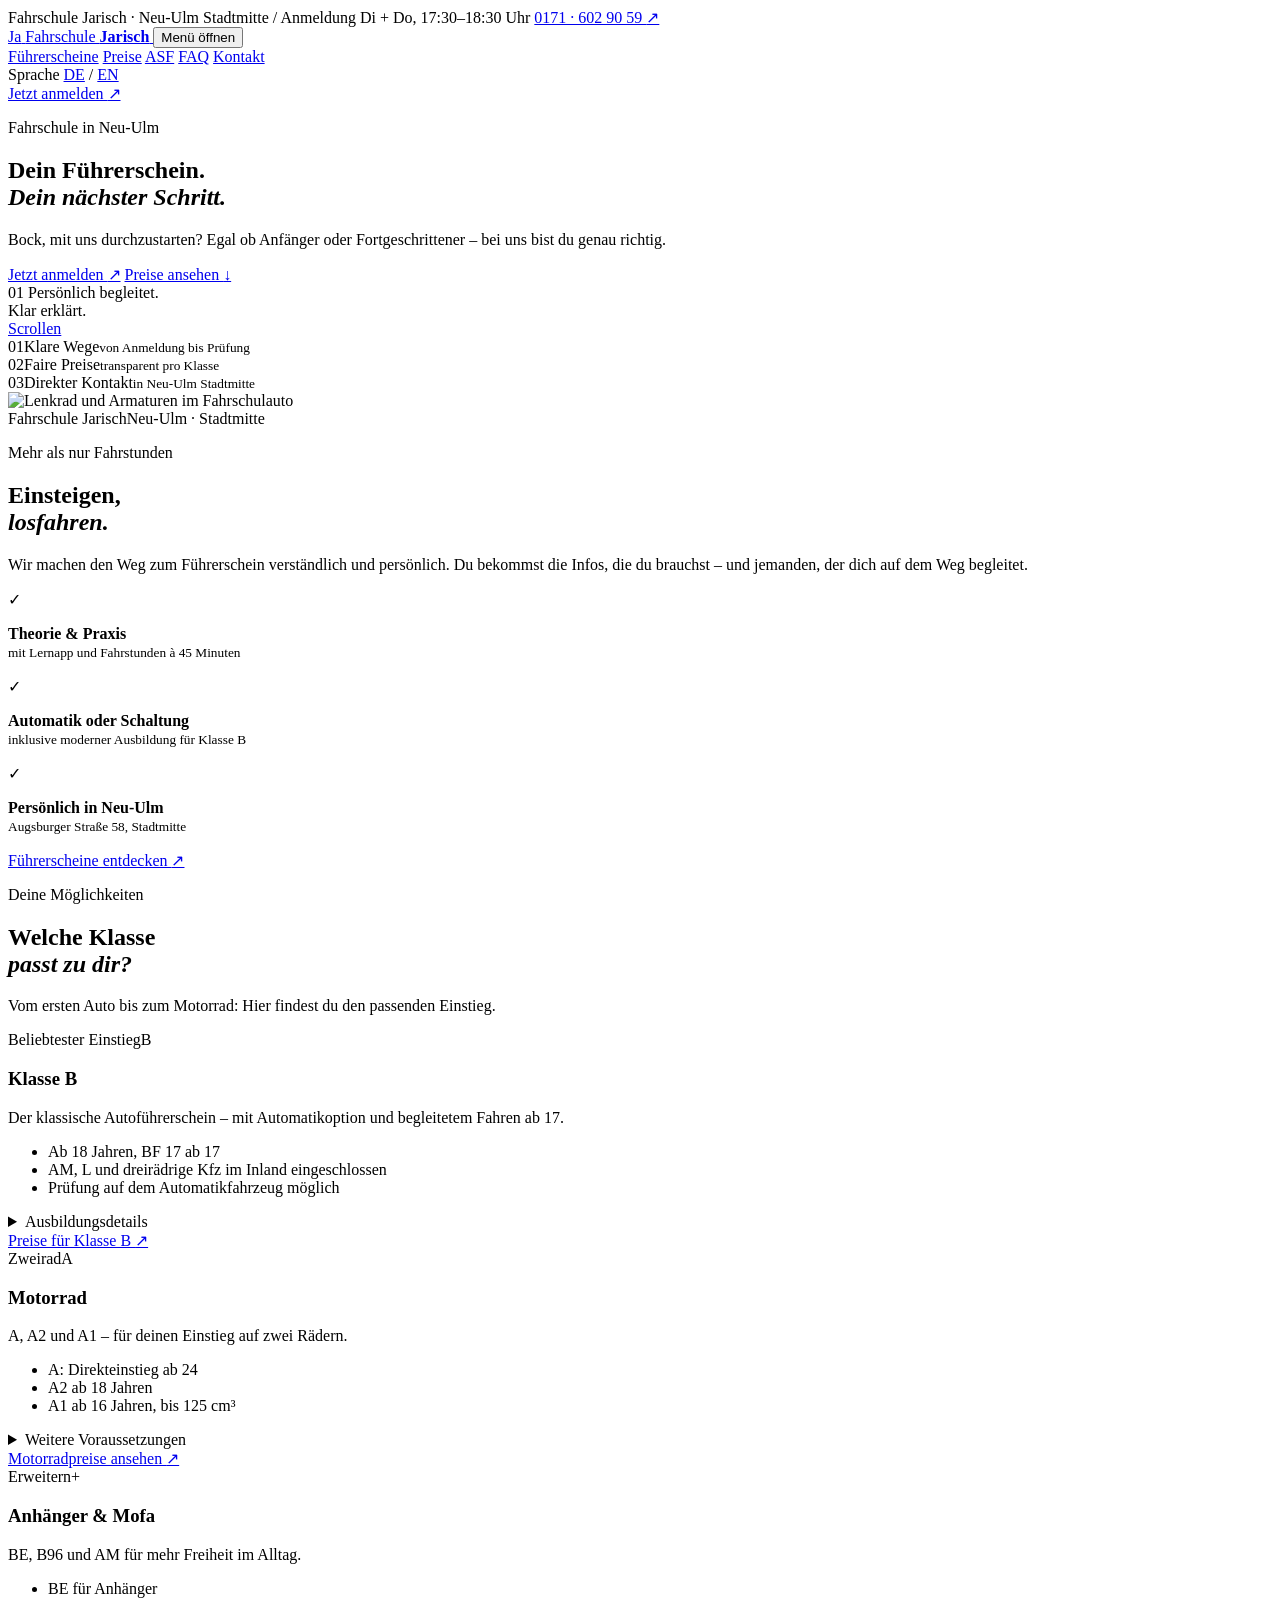
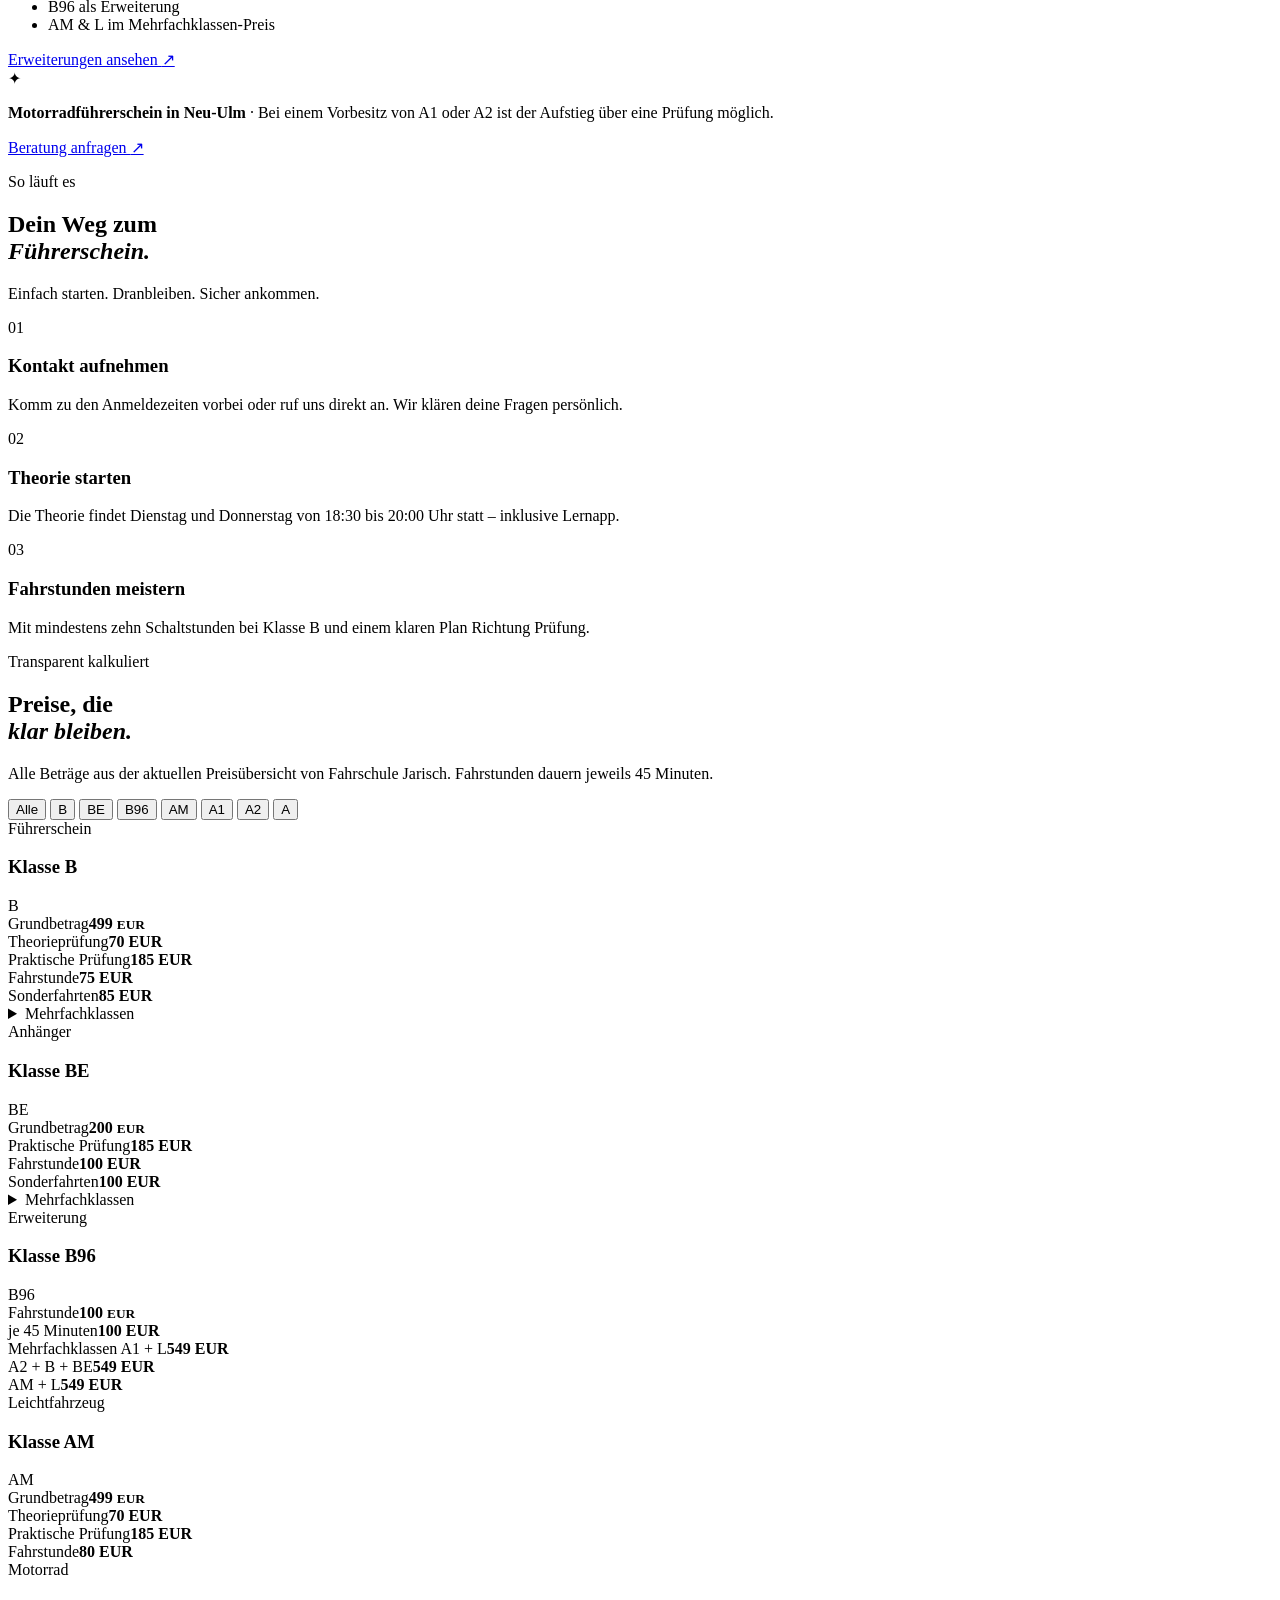
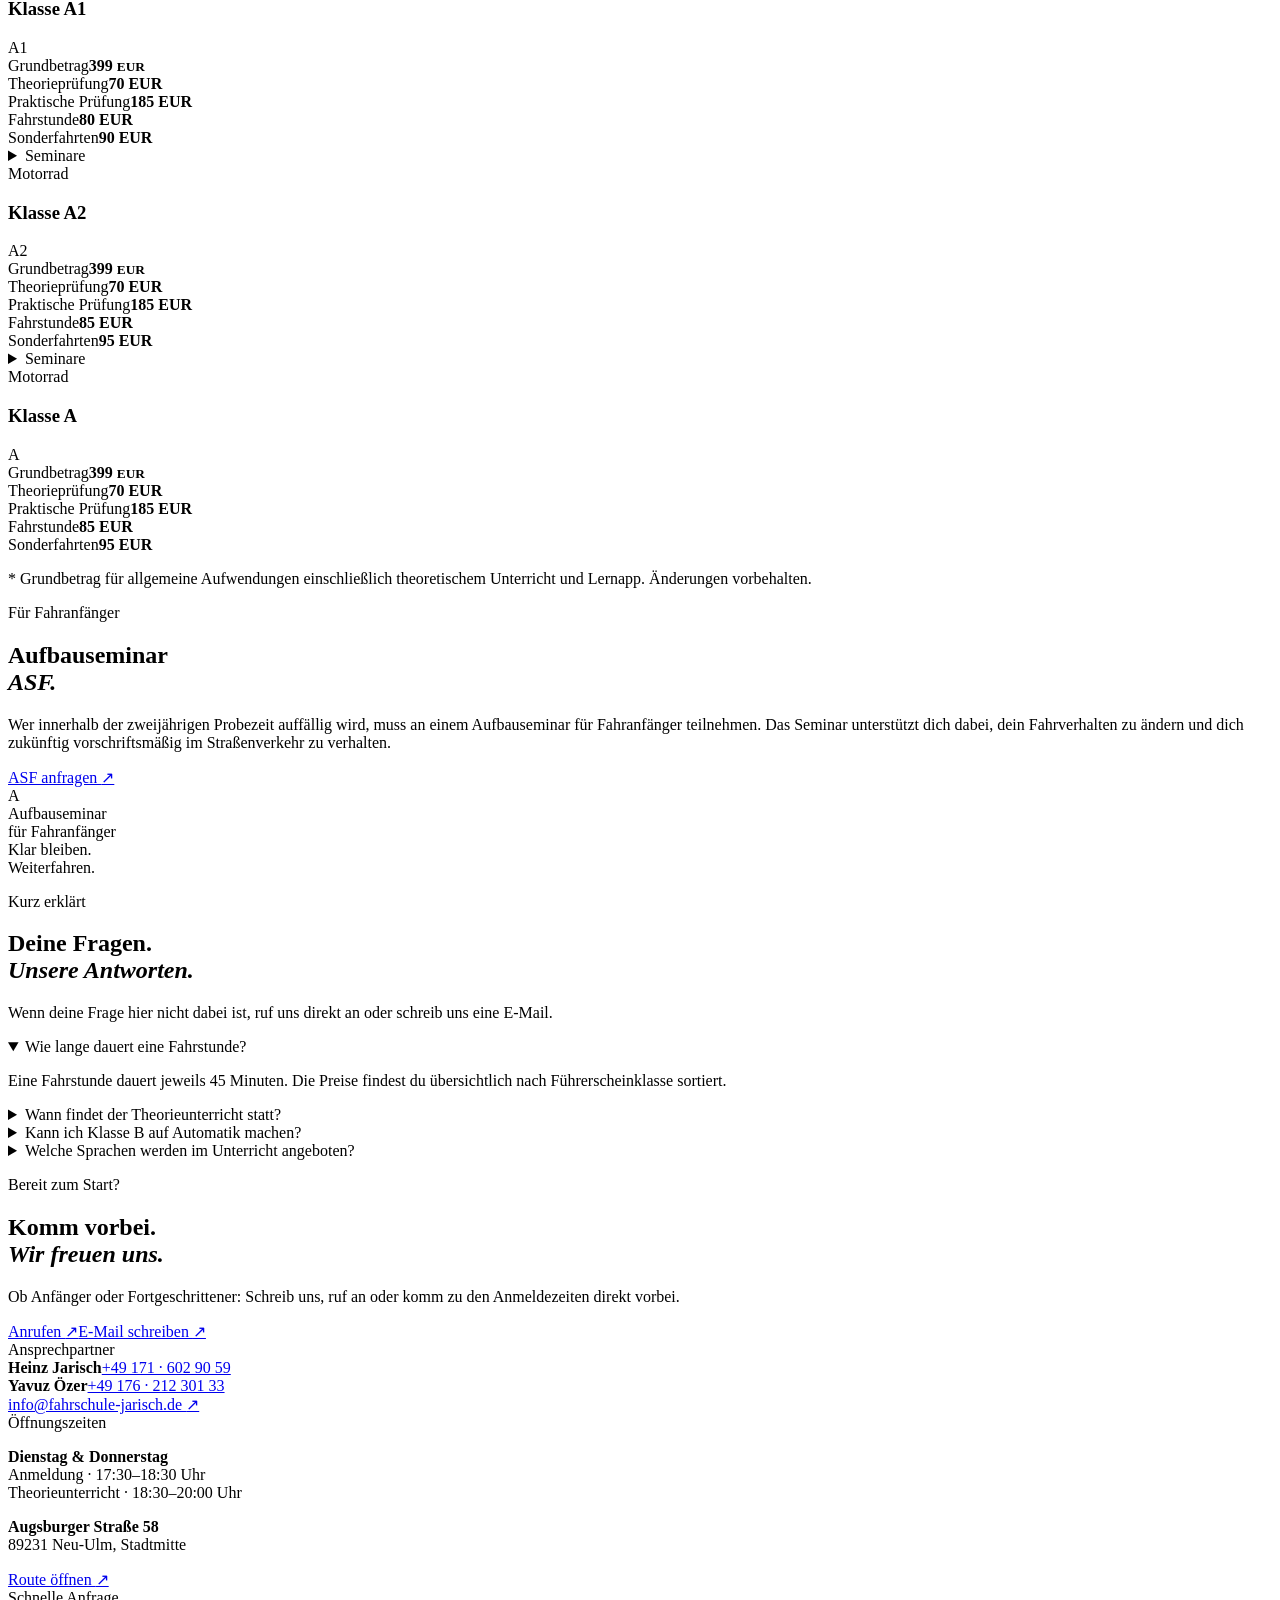
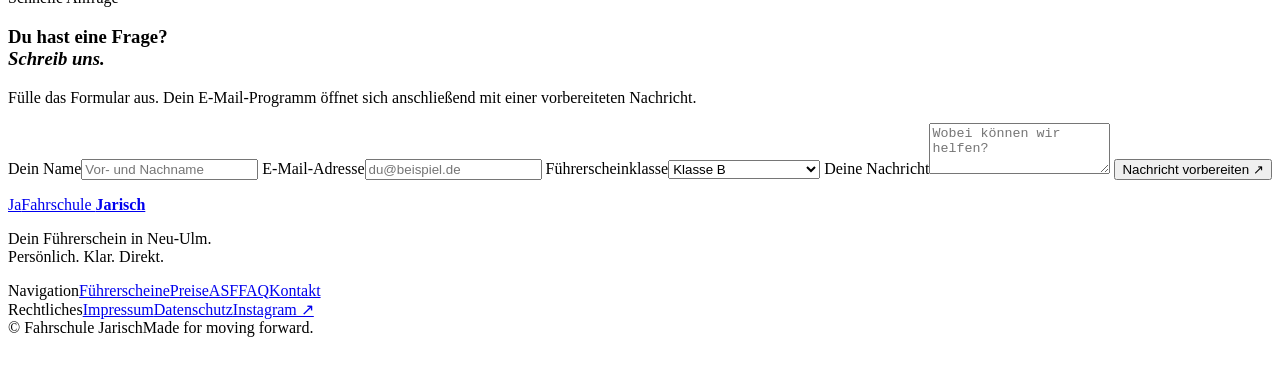
==== index.html @ a65d33d7 "Add bilingual website homepage" ====
<!doctype html>
<html lang="de">
  <head>
    <meta charset="utf-8" />
    <meta name="viewport" content="width=device-width, initial-scale=1" />
    <meta name="google" content="notranslate" />
    <meta
      name="description"
      content="Fahrschule Jarisch in Neu-Ulm – Führerscheinklassen, Preise, ASF und persönliche Anmeldung."
    />
    <title>Fahrschule Jarisch · Dein Führerschein in Neu-Ulm</title>
    <link rel="icon" href="favicon.svg" type="image/svg+xml" />
    <link rel="alternate" hreflang="de" href="./?lang=de" />
    <link rel="alternate" hreflang="en" href="./?lang=en" />
    <link rel="alternate" hreflang="x-default" href="./?lang=de" />
    <link rel="preconnect" href="https://fonts.googleapis.com" />
    <link rel="preconnect" href="https://fonts.gstatic.com" crossorigin />
    <link
      href="https://fonts.googleapis.com/css2?family=DM+Sans:wght@400;500;600;700&family=Space+Grotesk:wght@400;500;600;700&display=swap"
      rel="stylesheet"
    />
    <link rel="stylesheet" href="styles.css" />
  </head>
  <body>
    <div class="announcement">
      <div class="container announcement__inner">
        <span class="announcement__pulse"></span>
        <span>Fahrschule Jarisch · Neu-Ulm Stadtmitte</span>
        <span class="announcement__sep">/</span>
        <span>Anmeldung Di + Do, 17:30–18:30 Uhr</span>
        <a href="tel:+491716029059">0171 · 602 90 59 <span aria-hidden="true">↗</span></a>
      </div>
    </div>

    <header class="site-header" id="top">
      <div class="container nav-wrap">
        <a class="brand" href="#top" aria-label="Fahrschule Jarisch Startseite" translate="no">
          <span class="brand__mark" translate="no">Ja</span>
          <span class="brand__name">Fahrschule <strong>Jarisch</strong></span>
        </a>

        <button class="menu-toggle" type="button" aria-expanded="false" aria-controls="site-nav">
          <span></span><span></span><span></span>
          <span class="sr-only">Menü öffnen</span>
        </button>

        <nav class="site-nav" id="site-nav" aria-label="Hauptnavigation">
          <a href="#fuehrerscheine">Führerscheine</a>
          <a href="#preise">Preise</a>
          <a href="#asf">ASF</a>
          <a href="#faq">FAQ</a>
          <a href="#kontakt">Kontakt</a>
          <div class="language-switcher" role="group" aria-label="Sprache wählen">
            <span class="language-switcher__label">Sprache</span>
            <a href="?lang=de" data-language="de" class="language-option is-active" aria-current="page">DE</a>
            <span aria-hidden="true">/</span>
            <a href="?lang=en" data-language="en" class="language-option">EN</a>
          </div>
          <a class="nav-cta" href="#kontakt">Jetzt anmelden <span aria-hidden="true">↗</span></a>
        </nav>
      </div>
    </header>

    <main>
      <section class="hero">
        <div class="hero__image" role="img" aria-label="Armaturenbrett eines Fahrschulautos"></div>
        <div class="hero__shade"></div>
        <div class="container hero__content">
          <div class="hero__copy reveal">
            <p class="eyebrow eyebrow--light"><span></span> Fahrschule in Neu-Ulm</p>
            <h1>Dein Führerschein.<br /><em>Dein nächster Schritt.</em></h1>
            <p class="hero__lede">
              Bock, mit uns durchzustarten? Egal ob Anfänger oder Fortgeschrittener – bei uns bist du genau richtig.
            </p>
            <div class="hero__actions">
              <a class="button button--coral" href="#kontakt">Jetzt anmelden <span aria-hidden="true">↗</span></a>
              <a class="text-link text-link--light" href="#preise">Preise ansehen <span aria-hidden="true">↓</span></a>
            </div>
          </div>
          <div class="hero__note reveal reveal--delay">
            <span class="hero__note-index">01</span>
            <span>Persönlich begleitet.<br />Klar erklärt.</span>
          </div>
        </div>
        <a class="scroll-cue" href="#intro" aria-label="Zum nächsten Abschnitt scrollen"><span></span> Scrollen</a>
      </section>

      <section class="signal-band" aria-label="Vorteile">
        <div class="container signal-band__grid">
          <div class="signal-item"><span class="signal-item__number">01</span><span>Klare Wege</span><small>von Anmeldung bis Prüfung</small></div>
          <div class="signal-item"><span class="signal-item__number">02</span><span>Faire Preise</span><small>transparent pro Klasse</small></div>
          <div class="signal-item"><span class="signal-item__number">03</span><span>Direkter Kontakt</span><small>in Neu-Ulm Stadtmitte</small></div>
        </div>
      </section>

      <section class="intro section" id="intro">
        <div class="container intro__grid">
          <div class="intro__visual reveal">
            <div class="image-frame image-frame--tall">
              <img
                src="https://fahrschule-jarisch.de/wp-content/uploads/2024/07/g402ff75121a5e70dc644cc92afebc3fef1a58dfa2be6940bda71d364fc15350d8c3f38470f81dd43d7f8b3b845ec657bc7135262f3bcdc2808b448f9ae2a7d5f_1280-1819155.jpg"
                alt="Lenkrad und Armaturen im Fahrschulauto"
              />
            </div>
            <div class="image-caption"><span>Fahrschule Jarisch</span><span>Neu-Ulm · Stadtmitte</span></div>
          </div>
          <div class="intro__copy reveal reveal--delay">
            <p class="eyebrow"><span></span> Mehr als nur Fahrstunden</p>
            <h2>Einsteigen,<br /><em>losfahren.</em></h2>
            <p class="body-large">
              Wir machen den Weg zum Führerschein verständlich und persönlich. Du bekommst die Infos, die du brauchst – und jemanden, der dich auf dem Weg begleitet.
            </p>
            <div class="check-list">
              <div><span>✓</span><p><strong>Theorie & Praxis</strong><br /><small>mit Lernapp und Fahrstunden à 45 Minuten</small></p></div>
              <div><span>✓</span><p><strong>Automatik oder Schaltung</strong><br /><small>inklusive moderner Ausbildung für Klasse B</small></p></div>
              <div><span>✓</span><p><strong>Persönlich in Neu-Ulm</strong><br /><small>Augsburger Straße 58, Stadtmitte</small></p></div>
            </div>
            <a class="text-link" href="#fuehrerscheine">Führerscheine entdecken <span aria-hidden="true">↗</span></a>
          </div>
        </div>
      </section>

      <section class="licences section section--cream" id="fuehrerscheine">
        <div class="container">
          <div class="section-heading reveal">
            <div><p class="eyebrow"><span></span> Deine Möglichkeiten</p><h2>Welche Klasse<br /><em>passt zu dir?</em></h2></div>
            <p>Vom ersten Auto bis zum Motorrad: Hier findest du den passenden Einstieg.</p>
          </div>
          <div class="licence-grid">
            <article class="licence-card licence-card--featured reveal">
              <div class="licence-card__top"><span class="licence-card__tag">Beliebtester Einstieg</span><span class="licence-card__code">B</span></div>
              <div><h3>Klasse B</h3><p>Der klassische Autoführerschein – mit Automatikoption und begleitetem Fahren ab 17.</p></div>
              <ul><li>Ab 18 Jahren, BF 17 ab 17</li><li>AM, L und dreirädrige Kfz im Inland eingeschlossen</li><li>Prüfung auf dem Automatikfahrzeug möglich</li></ul>
              <details class="licence-extra"><summary>Ausbildungsdetails</summary><p>Mindestens zehn Fahrstunden (à 45 Minuten) auf einem Schaltwagen.<br />Mindestens 15-minütige Testfahrt auf einem Schaltwagen mit deinem Fahrlehrer.<br />Die restlichen Fahrstunden bis zur Prüfung auf dem Automatikfahrzeug.</p></details>
              <a class="card-link" href="#preise" data-filter-link="B">Preise für Klasse B <span aria-hidden="true">↗</span></a>
            </article>
            <article class="licence-card reveal reveal--delay">
              <div class="licence-card__top"><span class="licence-card__tag">Zweirad</span><span class="licence-card__code">A</span></div>
              <div><h3>Motorrad</h3><p>A, A2 und A1 – für deinen Einstieg auf zwei Rädern.</p></div>
              <ul><li>A: Direkteinstieg ab 24</li><li>A2 ab 18 Jahren</li><li>A1 ab 16 Jahren, bis 125 cm³</li></ul>
              <details class="licence-extra"><summary>Weitere Voraussetzungen</summary><p>A: 21 Jahre für dreirädrige Kfz über 15 kW oder Aufstieg nach 2 Jahren A2.<br />A2: Aufstieg nach mindestens 2 Jahren A1 möglich.<br />A1: maximal 11 kW, 0,1 kW/kg und dreirädrige Kfz bis 15 kW.</p></details>
              <a class="card-link" href="#preise" data-filter-link="A">Motorradpreise ansehen <span aria-hidden="true">↗</span></a>
            </article>
            <article class="licence-card reveal reveal--delay-2">
              <div class="licence-card__top"><span class="licence-card__tag">Erweitern</span><span class="licence-card__code">+</span></div>
              <div><h3>Anhänger & Mofa</h3><p>BE, B96 und AM für mehr Freiheit im Alltag.</p></div>
              <ul><li>BE für Anhänger</li><li>B96 als Erweiterung</li><li>AM & L im Mehrfachklassen-Preis</li></ul>
              <a class="card-link" href="#preise" data-filter-link="BE">Erweiterungen ansehen <span aria-hidden="true">↗</span></a>
            </article>
          </div>
          <div class="motorcycle-note reveal"><span class="motorcycle-note__icon">✦</span><p><strong>Motorradführerschein in Neu-Ulm</strong> · Bei einem Vorbesitz von A1 oder A2 ist der Aufstieg über eine Prüfung möglich.</p><a href="#kontakt" class="text-link">Beratung anfragen <span aria-hidden="true">↗</span></a></div>
        </div>
      </section>

      <section class="steps section">
        <div class="container">
          <div class="section-heading section-heading--center reveal"><p class="eyebrow"><span></span> So läuft es</p><h2>Dein Weg zum<br /><em>Führerschein.</em></h2><p>Einfach starten. Dranbleiben. Sicher ankommen.</p></div>
          <div class="steps-grid">
            <article class="step reveal"><div class="step__number">01</div><div><h3>Kontakt aufnehmen</h3><p>Komm zu den Anmeldezeiten vorbei oder ruf uns direkt an. Wir klären deine Fragen persönlich.</p></div></article>
            <article class="step reveal reveal--delay"><div class="step__number">02</div><div><h3>Theorie starten</h3><p>Die Theorie findet Dienstag und Donnerstag von 18:30 bis 20:00 Uhr statt – inklusive Lernapp.</p></div></article>
            <article class="step reveal reveal--delay-2"><div class="step__number">03</div><div><h3>Fahrstunden meistern</h3><p>Mit mindestens zehn Schaltstunden bei Klasse B und einem klaren Plan Richtung Prüfung.</p></div></article>
          </div>
        </div>
      </section>

      <section class="pricing section section--dark" id="preise">
        <div class="container">
          <div class="section-heading section-heading--dark reveal">
            <div><p class="eyebrow eyebrow--light"><span></span> Transparent kalkuliert</p><h2>Preise, die<br /><em>klar bleiben.</em></h2></div>
            <p>Alle Beträge aus der aktuellen Preisübersicht von Fahrschule Jarisch. Fahrstunden dauern jeweils 45 Minuten.</p>
          </div>
          <div class="price-tabs reveal" role="tablist" aria-label="Preiskategorien">
            <button class="price-tab is-active" type="button" role="tab" aria-selected="true" data-filter="all">Alle</button>
            <button class="price-tab" type="button" role="tab" aria-selected="false" data-filter="B">B</button>
            <button class="price-tab" type="button" role="tab" aria-selected="false" data-filter="BE">BE</button>
            <button class="price-tab" type="button" role="tab" aria-selected="false" data-filter="B96">B96</button>
            <button class="price-tab" type="button" role="tab" aria-selected="false" data-filter="AM">AM</button>
            <button class="price-tab" type="button" role="tab" aria-selected="false" data-filter="A1">A1</button>
            <button class="price-tab" type="button" role="tab" aria-selected="false" data-filter="A2">A2</button>
            <button class="price-tab" type="button" role="tab" aria-selected="false" data-filter="A">A</button>
          </div>
          <div class="price-grid">
            <article class="price-card price-card--featured reveal" data-class="B">
              <div class="price-card__header"><div><span class="price-card__label">Führerschein</span><h3>Klasse B</h3></div><span class="price-card__code">B</span></div>
              <div class="price-card__amount"><span>Grundbetrag</span><strong>499 <small>EUR</small></strong></div>
              <div class="price-card__details"><div><span>Theorieprüfung</span><b>70 EUR</b></div><div><span>Praktische Prüfung</span><b>185 EUR</b></div><div><span>Fahrstunde</span><b>75 EUR</b></div><div><span>Sonderfahrten</span><b>85 EUR</b></div></div>
              <details><summary>Mehrfachklassen</summary><p>A1 + L · 499 EUR<br />A2 + B + BE · 499 EUR<br />AM + L · 499 EUR</p></details>
            </article>
            <article class="price-card reveal" data-class="BE">
              <div class="price-card__header"><div><span class="price-card__label">Anhänger</span><h3>Klasse BE</h3></div><span class="price-card__code">BE</span></div>
              <div class="price-card__amount"><span>Grundbetrag</span><strong>200 <small>EUR</small></strong></div>
              <div class="price-card__details"><div><span>Praktische Prüfung</span><b>185 EUR</b></div><div><span>Fahrstunde</span><b>100 EUR</b></div><div><span>Sonderfahrten</span><b>100 EUR</b></div></div>
              <details><summary>Mehrfachklassen</summary><p>A1 + L · B + A<br />A2 + B + BE · B + A1<br />AM + L · B + A2</p></details>
            </article>
            <article class="price-card reveal reveal--delay" data-class="B96">
              <div class="price-card__header"><div><span class="price-card__label">Erweiterung</span><h3>Klasse B96</h3></div><span class="price-card__code">B96</span></div>
              <div class="price-card__amount"><span>Fahrstunde</span><strong>100 <small>EUR</small></strong></div>
              <div class="price-card__details"><div><span>je 45 Minuten</span><b>100 EUR</b></div><div><span>Mehrfachklassen A1 + L</span><b>549 EUR</b></div><div><span>A2 + B + BE</span><b>549 EUR</b></div><div><span>AM + L</span><b>549 EUR</b></div></div>
            </article>
            <article class="price-card reveal reveal--delay-2" data-class="AM">
              <div class="price-card__header"><div><span class="price-card__label">Leichtfahrzeug</span><h3>Klasse AM</h3></div><span class="price-card__code">AM</span></div>
              <div class="price-card__amount"><span>Grundbetrag</span><strong>499 <small>EUR</small></strong></div>
              <div class="price-card__details"><div><span>Theorieprüfung</span><b>70 EUR</b></div><div><span>Praktische Prüfung</span><b>185 EUR</b></div><div><span>Fahrstunde</span><b>80 EUR</b></div></div>
            </article>
            <article class="price-card reveal" data-class="A1">
              <div class="price-card__header"><div><span class="price-card__label">Motorrad</span><h3>Klasse A1</h3></div><span class="price-card__code">A1</span></div>
              <div class="price-card__amount"><span>Grundbetrag</span><strong>399 <small>EUR</small></strong></div>
              <div class="price-card__details"><div><span>Theorieprüfung</span><b>70 EUR</b></div><div><span>Praktische Prüfung</span><b>185 EUR</b></div><div><span>Fahrstunde</span><b>80 EUR</b></div><div><span>Sonderfahrten</span><b>90 EUR</b></div></div>
              <details><summary>Seminare</summary><p>Aufbauseminar für Fahranfänger (ASF)<br />Ausbildungskurs nach § 5 Abs. 2 FeV (Mofa)</p></details>
            </article>
            <article class="price-card reveal reveal--delay" data-class="A2">
              <div class="price-card__header"><div><span class="price-card__label">Motorrad</span><h3>Klasse A2</h3></div><span class="price-card__code">A2</span></div>
              <div class="price-card__amount"><span>Grundbetrag</span><strong>399 <small>EUR</small></strong></div>
              <div class="price-card__details"><div><span>Theorieprüfung</span><b>70 EUR</b></div><div><span>Praktische Prüfung</span><b>185 EUR</b></div><div><span>Fahrstunde</span><b>85 EUR</b></div><div><span>Sonderfahrten</span><b>95 EUR</b></div></div>
              <details><summary>Seminare</summary><p>A1 + L · 300 EUR<br />A2 + B + BE · 175 EUR</p></details>
            </article>
            <article class="price-card reveal reveal--delay-2" data-class="A">
              <div class="price-card__header"><div><span class="price-card__label">Motorrad</span><h3>Klasse A</h3></div><span class="price-card__code">A</span></div>
              <div class="price-card__amount"><span>Grundbetrag</span><strong>399 <small>EUR</small></strong></div>
              <div class="price-card__details"><div><span>Theorieprüfung</span><b>70 EUR</b></div><div><span>Praktische Prüfung</span><b>185 EUR</b></div><div><span>Fahrstunde</span><b>85 EUR</b></div><div><span>Sonderfahrten</span><b>95 EUR</b></div></div>
            </article>
          </div>
          <p class="price-footnote">* Grundbetrag für allgemeine Aufwendungen einschließlich theoretischem Unterricht und Lernapp. Änderungen vorbehalten.</p>
        </div>
      </section>

      <section class="asf section" id="asf">
        <div class="container asf__grid">
          <div class="asf__copy reveal"><p class="eyebrow"><span></span> Für Fahranfänger</p><h2>Aufbauseminar<br /><em>ASF.</em></h2><p class="body-large">Wer innerhalb der zweijährigen Probezeit auffällig wird, muss an einem Aufbauseminar für Fahranfänger teilnehmen. Das Seminar unterstützt dich dabei, dein Fahrverhalten zu ändern und dich zukünftig vorschriftsmäßig im Straßenverkehr zu verhalten.</p><a class="button button--dark" href="#kontakt" data-form-class="ASF">ASF anfragen <span aria-hidden="true">↗</span></a></div>
          <div class="asf__visual reveal reveal--delay"><div class="asf__big-letter">A</div><div class="asf__stamp">Aufbauseminar<br />für Fahranfänger</div><div class="asf__line"></div><span class="asf__caption">Klar bleiben.<br />Weiterfahren.</span></div>
        </div>
      </section>

      <section class="faq section section--cream" id="faq">
        <div class="container faq__grid">
          <div class="section-heading section-heading--faq reveal"><div><p class="eyebrow"><span></span> Kurz erklärt</p><h2>Deine Fragen.<br /><em>Unsere Antworten.</em></h2></div><p>Wenn deine Frage hier nicht dabei ist, ruf uns direkt an oder schreib uns eine E-Mail.</p></div>
          <div class="faq__list reveal reveal--delay">
            <details open><summary>Wie lange dauert eine Fahrstunde?</summary><p>Eine Fahrstunde dauert jeweils 45 Minuten. Die Preise findest du übersichtlich nach Führerscheinklasse sortiert.</p></details>
            <details><summary>Wann findet der Theorieunterricht statt?</summary><p>Dienstag und Donnerstag von 18:30 bis 20:00 Uhr. Die Anmeldung ist an diesen Tagen von 17:30 bis 18:30 Uhr möglich.</p></details>
            <details><summary>Kann ich Klasse B auf Automatik machen?</summary><p>Ja. Nach mindestens zehn Fahrstunden auf einem Schaltwagen und einer mindestens 15-minütigen Testfahrt können die restlichen Fahrstunden und die praktische Prüfung auf dem Automatikfahrzeug stattfinden.</p></details>
            <details><summary>Welche Sprachen werden im Unterricht angeboten?</summary><p>Die Website ist auf Deutsch und Englisch verfügbar. Bitte kontaktiere uns direkt, um die verfügbaren Sprachen für Theorie und praktische Ausbildung zu bestätigen.</p></details>
          </div>
        </div>
      </section>

      <section class="contact section section--coral" id="kontakt">
        <div class="container contact__grid">
          <div class="contact__copy reveal"><p class="eyebrow eyebrow--dark"><span></span> Bereit zum Start?</p><h2>Komm vorbei.<br /><em>Wir freuen uns.</em></h2><p>Ob Anfänger oder Fortgeschrittener: Schreib uns, ruf an oder komm zu den Anmeldezeiten direkt vorbei.</p><div class="contact__actions"><a class="button button--dark" href="tel:+491716029059">Anrufen <span aria-hidden="true">↗</span></a><a class="button button--outline-dark" href="mailto:info@fahrschule-jarisch.de">E-Mail schreiben <span aria-hidden="true">↗</span></a></div></div>
          <div class="contact__details reveal reveal--delay"><div class="contact-card"><span class="contact-card__label">Ansprechpartner</span><div class="person"><strong>Heinz Jarisch</strong><a href="tel:+491716029059">+49 171 · 602 90 59</a></div><div class="person"><strong>Yavuz Özer</strong><a href="tel:+4917621230133">+49 176 · 212 301 33</a></div><a class="mail-link" href="mailto:info@fahrschule-jarisch.de">info@fahrschule-jarisch.de <span aria-hidden="true">↗</span></a></div><div class="contact-card contact-card--light"><span class="contact-card__label">Öffnungszeiten</span><p><strong>Dienstag & Donnerstag</strong><br />Anmeldung · 17:30–18:30 Uhr<br />Theorieunterricht · 18:30–20:00 Uhr</p><p class="address"><strong>Augsburger Straße 58</strong><br />89231 Neu-Ulm, Stadtmitte</p><a class="map-link" href="https://www.google.com/maps/search/?api=1&query=Augsburger+Straße+58%2C+89231+Neu-Ulm" target="_blank" rel="noreferrer">Route öffnen <span aria-hidden="true">↗</span></a></div></div>
        </div>
        <div class="container contact-form-panel reveal">
          <div class="contact-form-panel__intro"><span class="contact-card__label">Schnelle Anfrage</span><h3>Du hast eine Frage?<br /><em>Schreib uns.</em></h3><p>Fülle das Formular aus. Dein E-Mail-Programm öffnet sich anschließend mit einer vorbereiteten Nachricht.</p></div>
          <form id="contact-form" class="contact-form" action="mailto:info@fahrschule-jarisch.de" method="post" enctype="text/plain">
            <label><span>Dein Name</span><input name="name" type="text" autocomplete="name" placeholder="Vor- und Nachname" required /></label>
            <label><span>E-Mail-Adresse</span><input name="email" type="email" autocomplete="email" placeholder="du@beispiel.de" required /></label>
            <label><span>Führerscheinklasse</span><select name="class"><option value="Klasse B">Klasse B</option><option value="Motorrad">Motorrad (A / A1 / A2)</option><option value="BE / B96">BE / B96</option><option value="ASF">ASF</option><option value="Andere Frage">Andere Frage</option></select></label>
            <label class="contact-form__wide"><span>Deine Nachricht</span><textarea name="message" rows="3" placeholder="Wobei können wir helfen?"></textarea></label>
            <button class="button button--dark contact-form__submit" type="submit">Nachricht vorbereiten <span aria-hidden="true">↗</span></button>
            <p class="contact-form__status" id="form-status" role="status" aria-live="polite"></p>
          </form>
        </div>
      </section>
    </main>

    <footer class="site-footer">
      <div class="container footer__top"><div><a class="brand brand--footer" href="#top" translate="no"><span class="brand__mark" translate="no">Ja</span><span class="brand__name">Fahrschule <strong>Jarisch</strong></span></a><p>Dein Führerschein in Neu-Ulm.<br />Persönlich. Klar. Direkt.</p></div><div class="footer__links"><div><span>Navigation</span><a href="#fuehrerscheine">Führerscheine</a><a href="#preise">Preise</a><a href="#asf">ASF</a><a href="#faq">FAQ</a><a href="#kontakt">Kontakt</a></div><div><span>Rechtliches</span><a href="https://fahrschule-jarisch.de/impressum/" target="_blank" rel="noreferrer">Impressum</a><a href="https://fahrschule-jarisch.de/datenschutz/" target="_blank" rel="noreferrer">Datenschutz</a><a href="https://www.instagram.com/fahrschulejarisch/" target="_blank" rel="noreferrer">Instagram ↗</a></div></div></div>
      <div class="container footer__bottom"><span>© <span id="year"></span> Fahrschule Jarisch</span><span>Made for moving forward.</span></div>
    </footer>

    <script src="app.js"></script>
  </body>
</html>
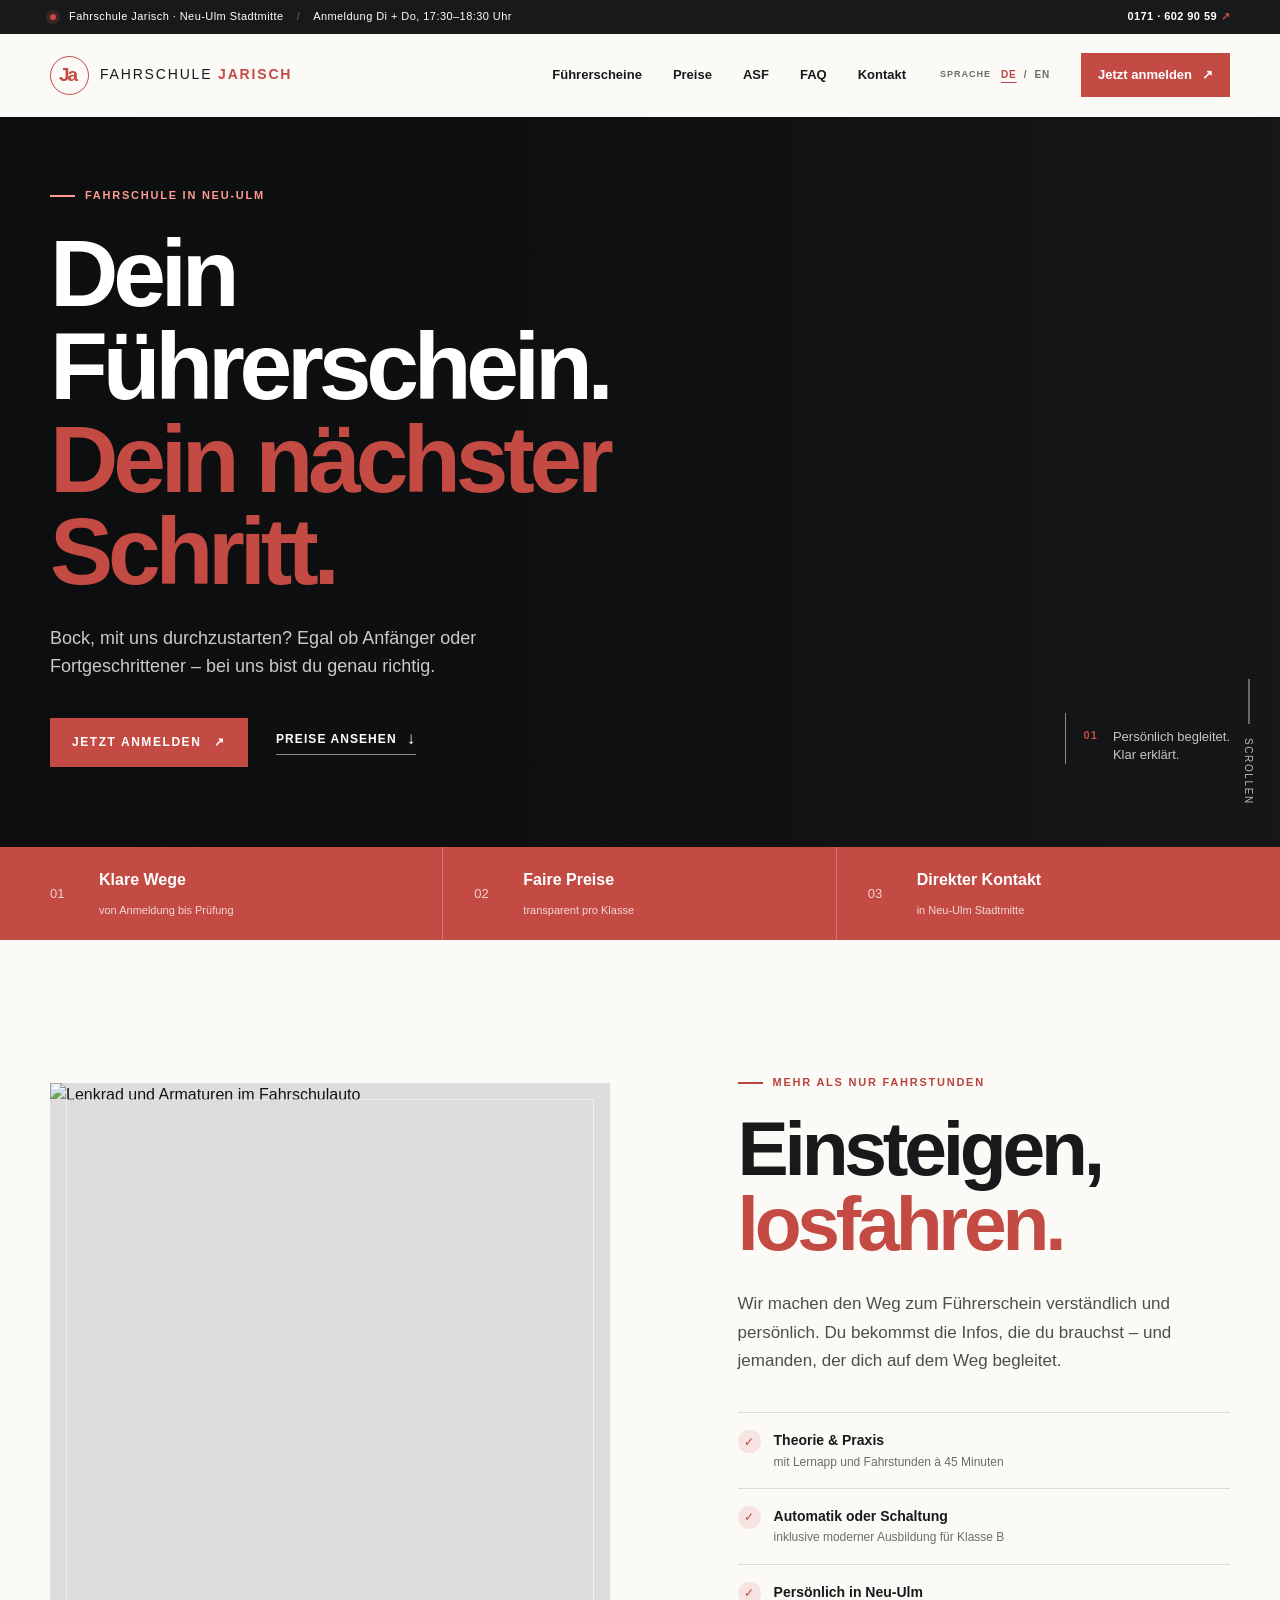
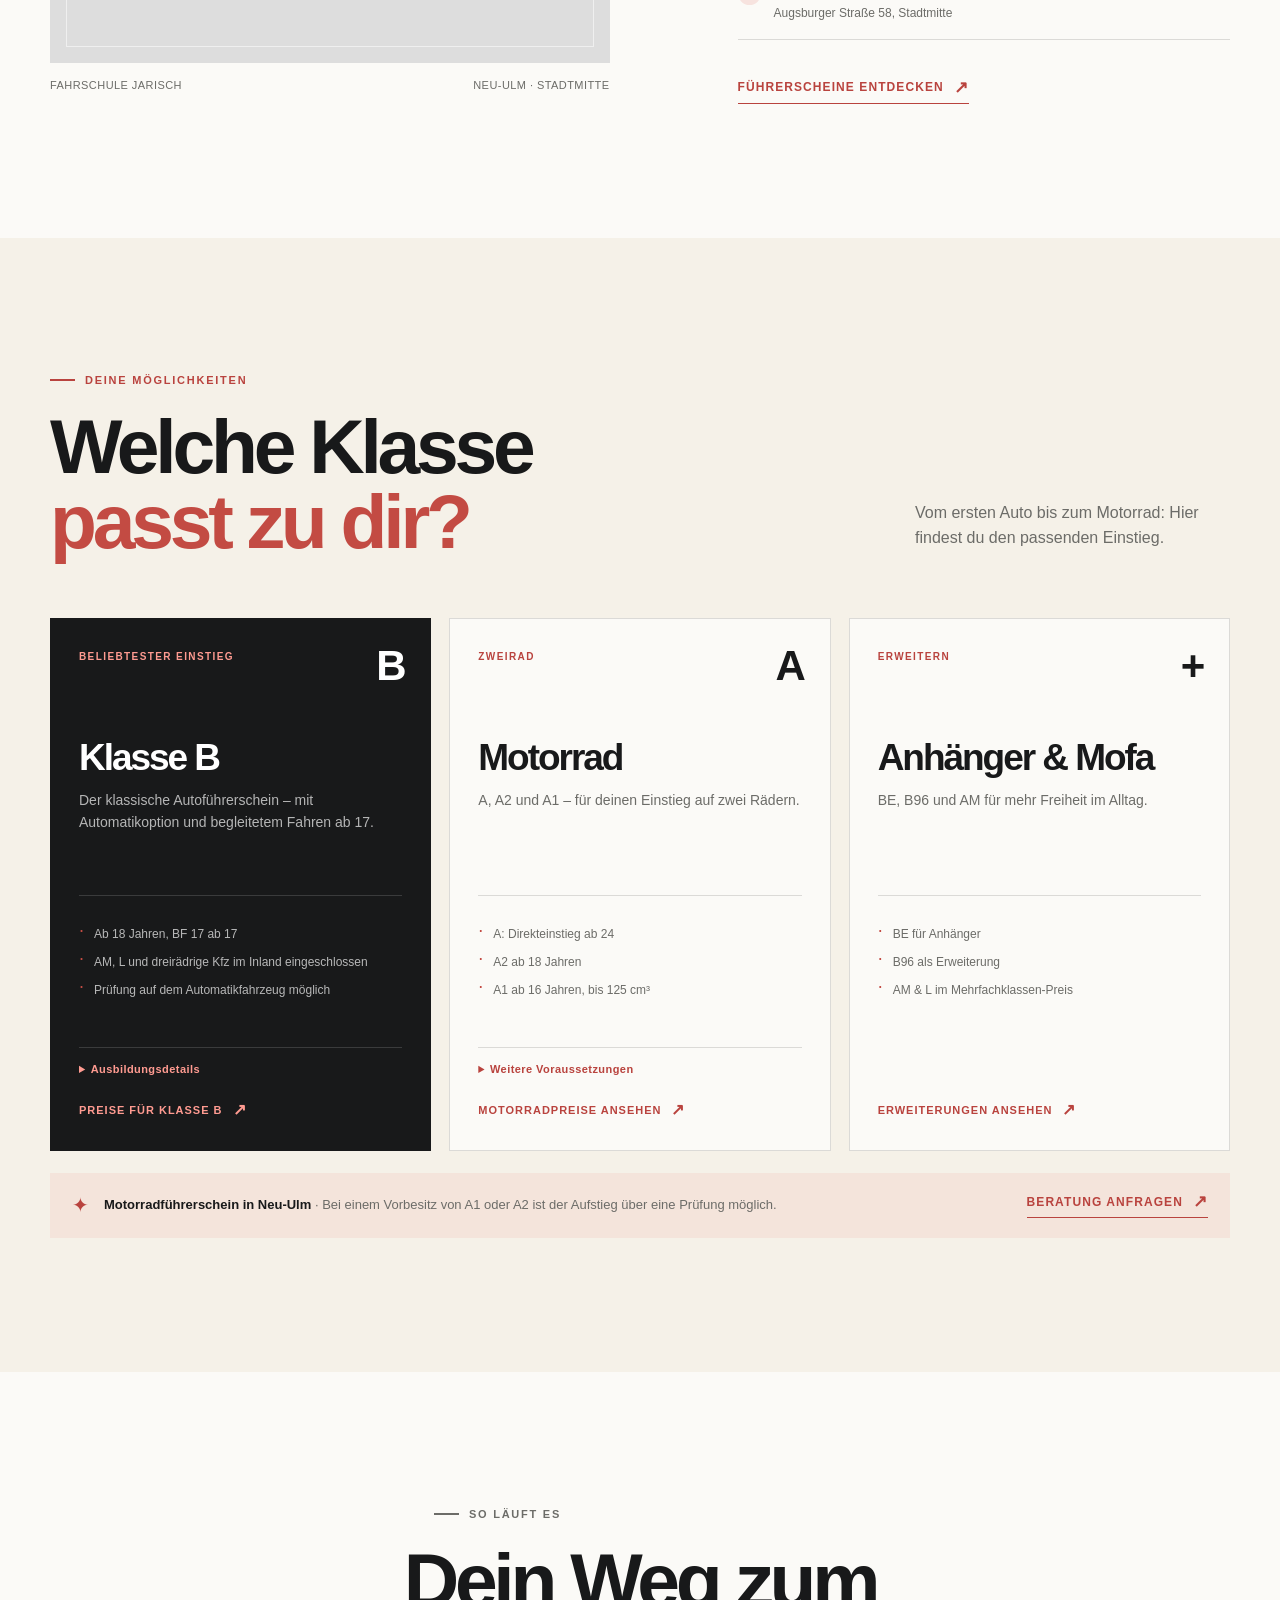
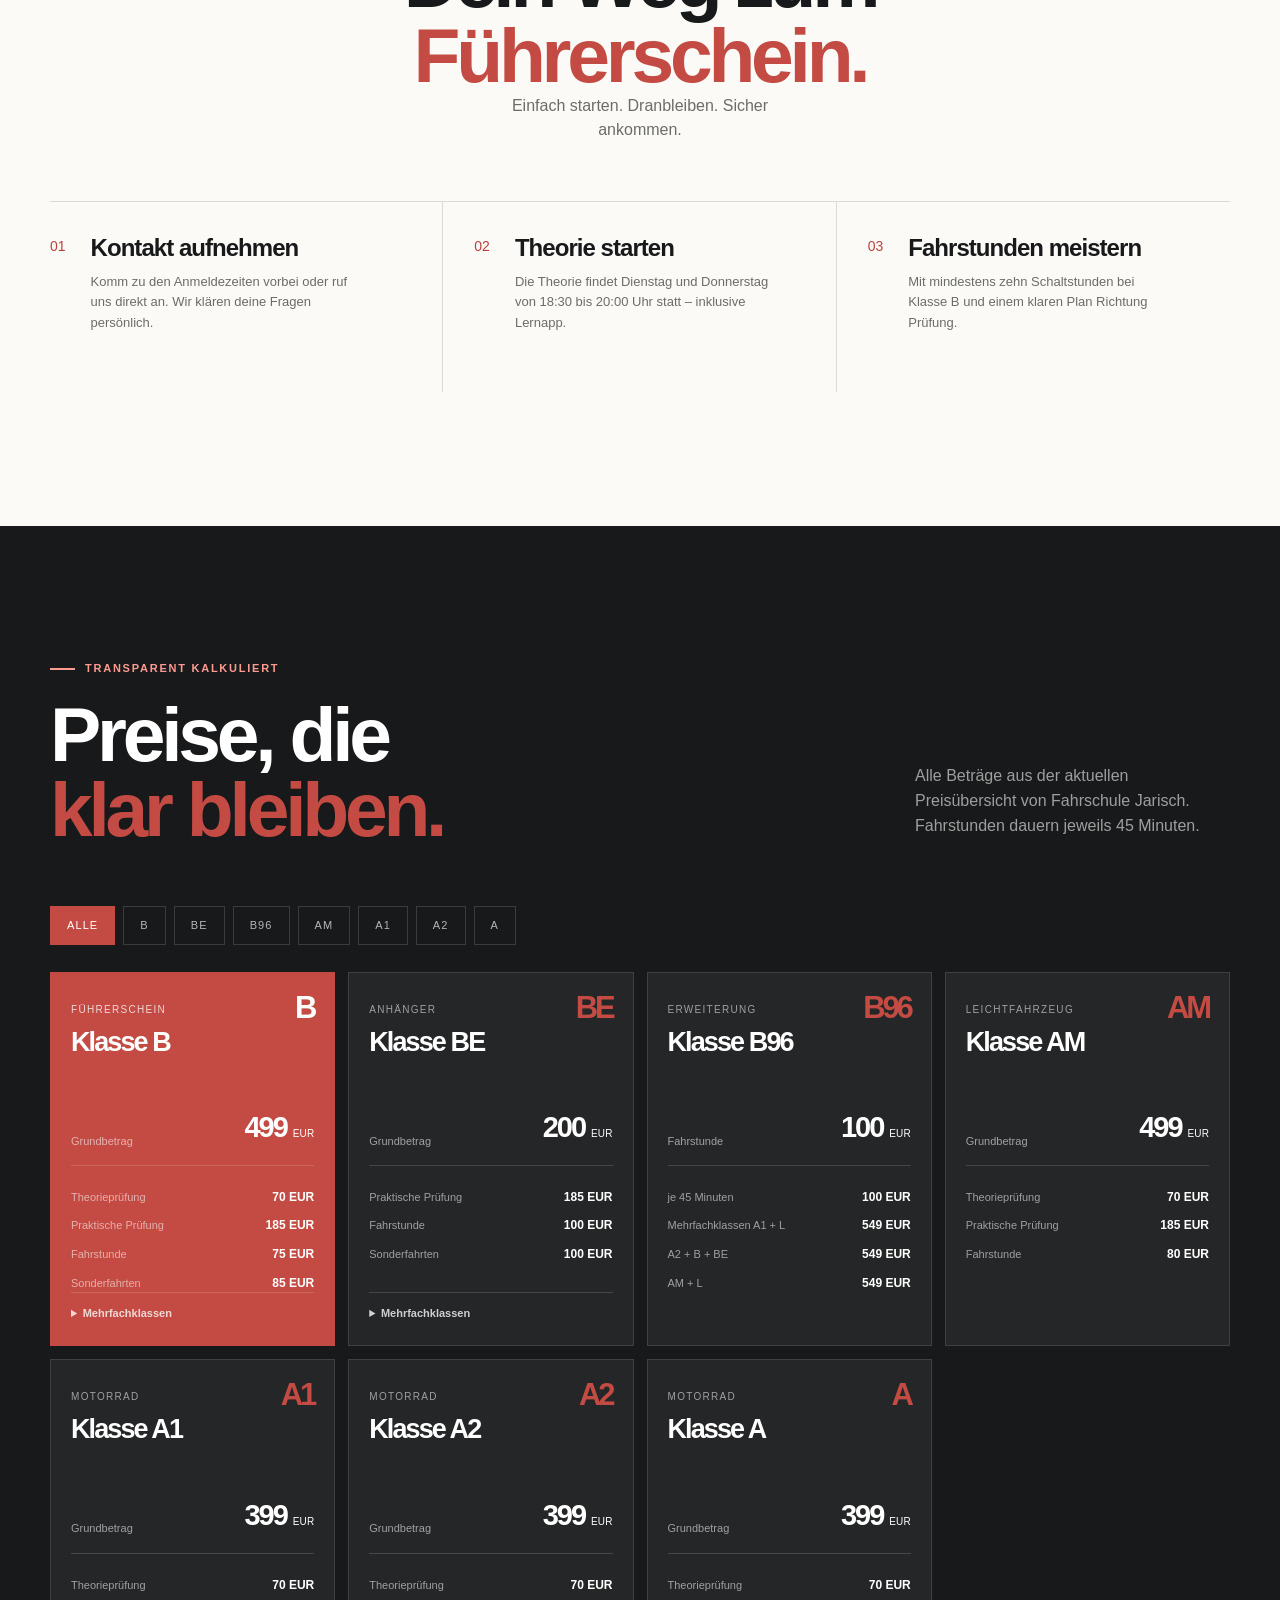
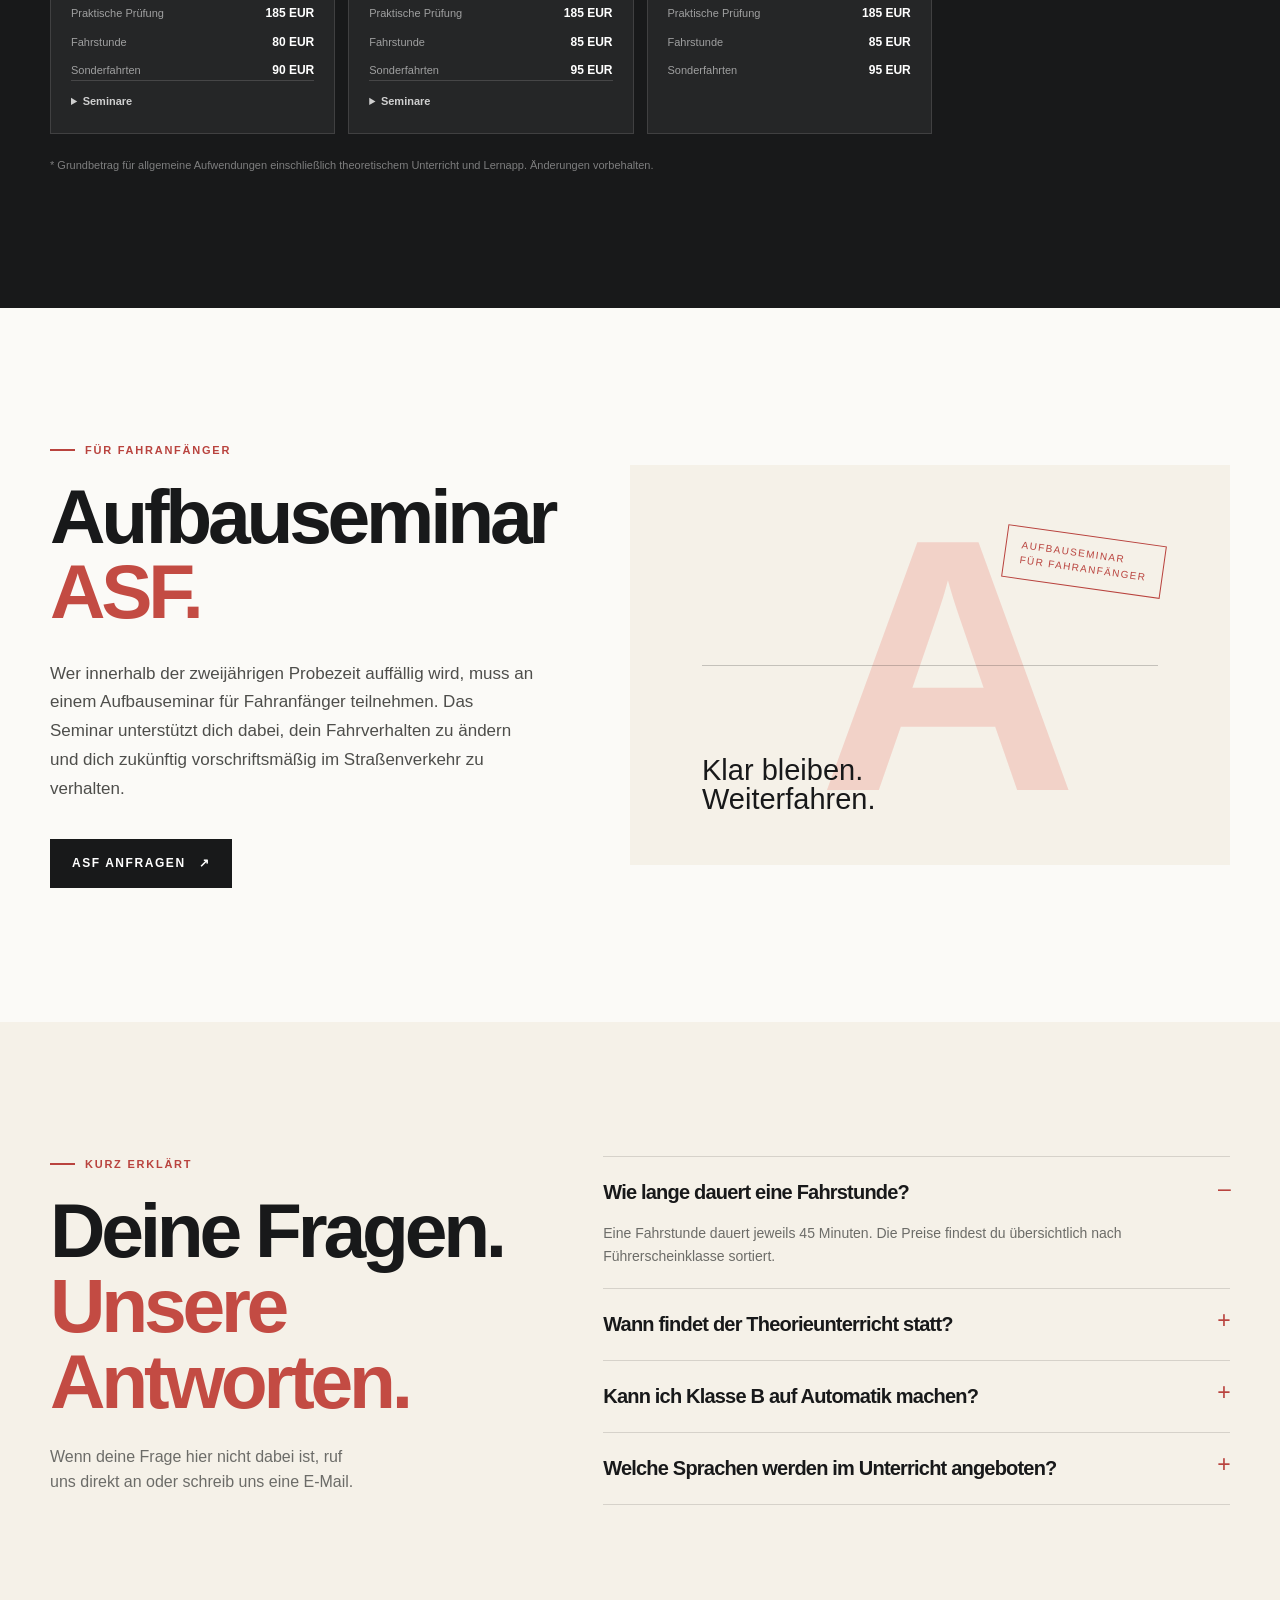
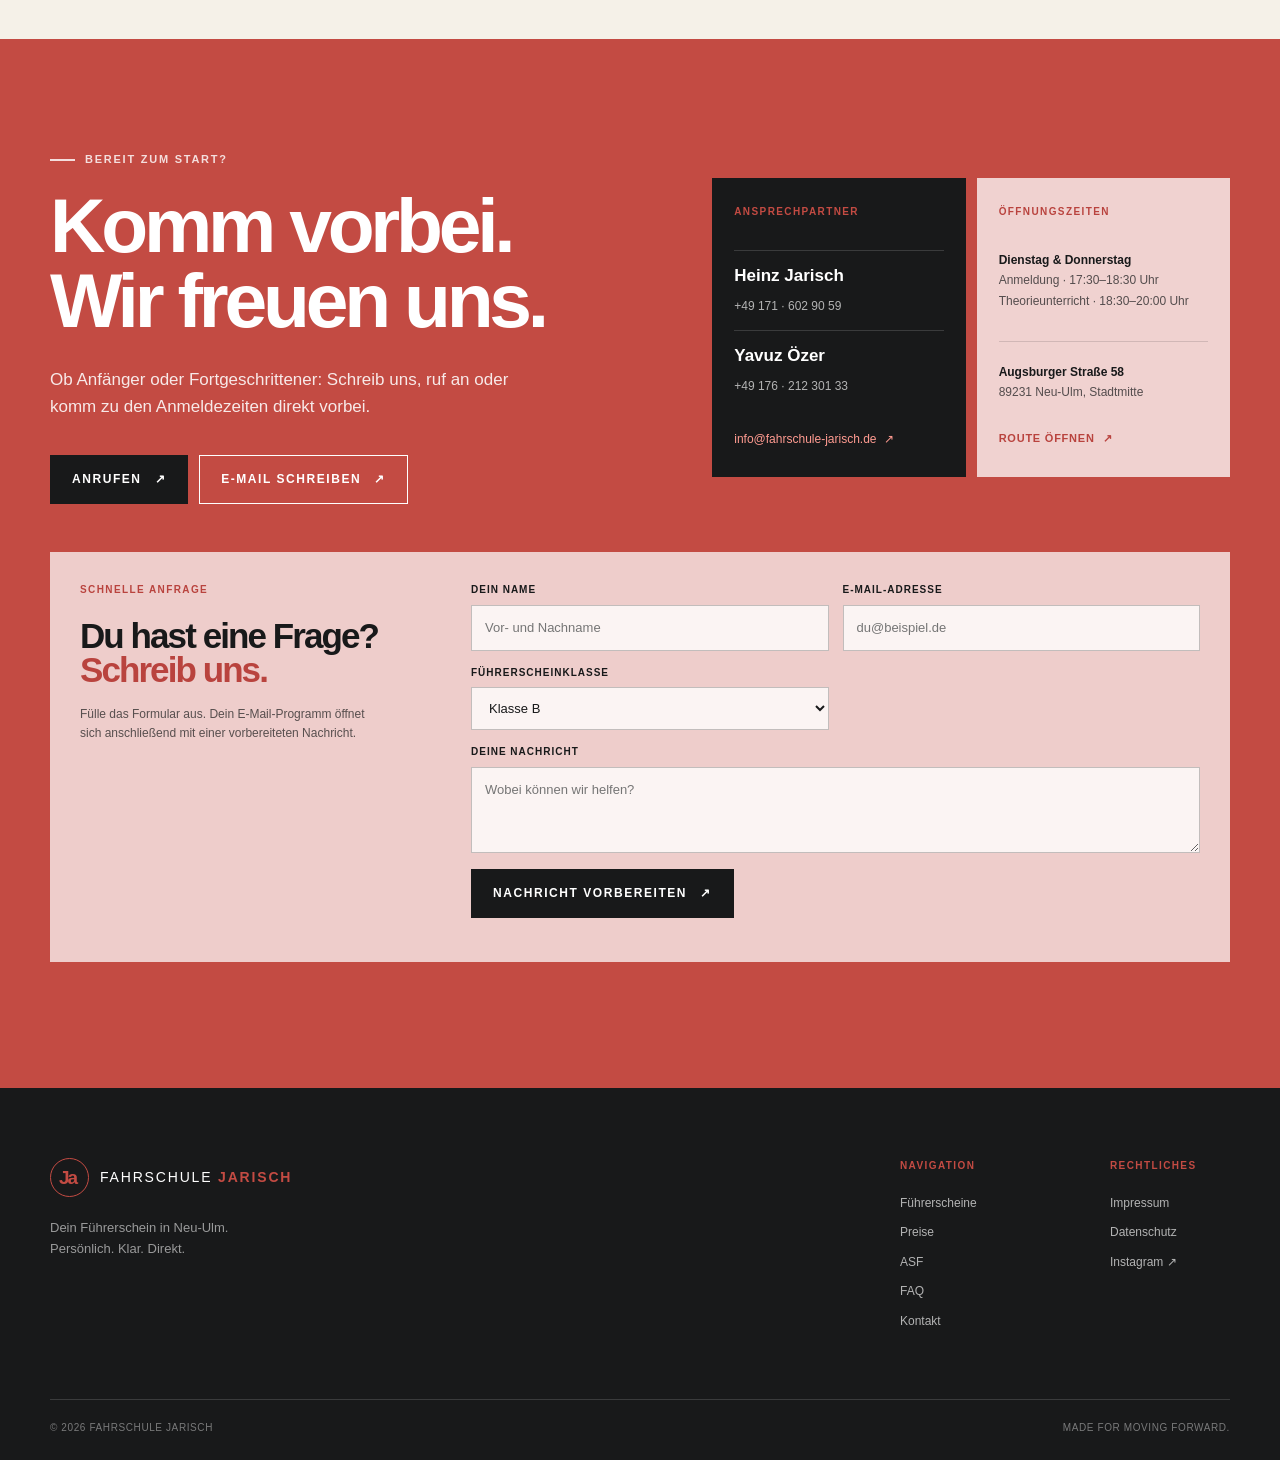
==== commit 2966c28a: "Bust frontend asset cache" ====
--- a/index.html
+++ b/index.html
@@ -267,6 +267,6 @@
       <div class="container footer__bottom"><span>© <span id="year"></span> Fahrschule Jarisch</span><span>Made for moving forward.</span></div>
     </footer>
 
-    <script src="app.js"></script>
+    <script src="app.js?v=2"></script>
   </body>
 </html>
--- a/styles.css
+++ b/styles.css
@@ -0,0 +1,327 @@
+:root {
+  --ink: #18191a;
+  --muted: #6c6c68;
+  --cream: #f5f1e8;
+  --paper: #fbfaf7;
+  --coral: #c34b43;
+  --coral-deep: #b9433e;
+  --line: rgba(24, 25, 26, 0.14);
+  --dark-line: rgba(255, 255, 255, 0.15);
+  --serif: "Space Grotesk", sans-serif;
+  --sans: "DM Sans", sans-serif;
+}
+
+* { box-sizing: border-box; }
+html, body { overflow-x: hidden; }
+html { scroll-behavior: smooth; }
+body { margin: 0; color: var(--ink); background: var(--paper); font-family: var(--sans); font-size: 16px; line-height: 1.55; }
+a { color: inherit; text-decoration: none; }
+button { font: inherit; }
+img { display: block; width: 100%; }
+.container { width: min(1180px, calc(100% - 64px)); margin-inline: auto; }
+.sr-only { position: absolute; width: 1px; height: 1px; padding: 0; margin: -1px; overflow: hidden; clip: rect(0,0,0,0); white-space: nowrap; border: 0; }
+.announcement { background: var(--ink); color: #fff; font-size: 11px; letter-spacing: .04em; }
+.announcement__inner { display: flex; align-items: center; gap: 13px; min-height: 34px; }
+.announcement__pulse { width: 6px; height: 6px; border-radius: 50%; background: var(--coral); box-shadow: 0 0 0 4px rgba(231,100,89,.16); }
+.announcement__sep { opacity: .35; }
+.announcement a { margin-left: auto; color: #fff; font-weight: 600; }
+.announcement a span { color: var(--coral); }
+.site-header { position: sticky; z-index: 10; top: 0; background: rgba(251,250,247,.92); backdrop-filter: blur(18px); border-bottom: 1px solid transparent; transition: border-color .25s, box-shadow .25s; }
+.site-header.is-scrolled { border-color: var(--line); box-shadow: 0 12px 30px rgba(24,25,26,.07); }
+.nav-wrap { min-height: 82px; display: flex; align-items: center; justify-content: space-between; gap: 28px; }
+.brand { display: inline-flex; align-items: center; gap: 11px; white-space: nowrap; }
+.brand__mark { display: inline-grid; place-items: center; width: 39px; height: 39px; color: var(--coral); font-family: var(--serif); font-weight: 700; font-size: 19px; letter-spacing: -.11em; border: 1.5px solid var(--coral); border-radius: 50%; padding-right: 4px; }
+.brand__name { font-family: var(--serif); font-size: 14px; font-weight: 500; letter-spacing: .13em; text-transform: uppercase; }
+.brand__name strong { color: var(--coral); font-weight: 700; }
+.site-nav { display: flex; align-items: center; gap: 31px; font-size: 13px; font-weight: 600; }
+.site-nav > a:not(.nav-cta) { position: relative; padding-block: 8px; }
+.site-nav > a:not(.nav-cta)::after { content: ""; position: absolute; height: 2px; bottom: 0; left: 0; right: 100%; background: var(--coral); transition: right .25s; }
+.site-nav > a:not(.nav-cta):hover::after { right: 0; }
+.nav-cta { display: inline-flex; align-items: center; gap: 10px; background: var(--coral); color: #fff; padding: 12px 17px; transition: background .2s, transform .2s; }
+.nav-cta:hover { background: var(--coral-deep); transform: translateY(-2px); }
+.menu-toggle { display: none; border: 0; padding: 10px; background: transparent; }
+.menu-toggle span:not(.sr-only) { display: block; width: 22px; height: 2px; margin: 4px; background: var(--ink); transition: transform .2s; }
+
+.hero { min-height: 660px; position: relative; overflow: hidden; display: flex; align-items: center; color: #fff; background: var(--ink); }
+.hero__image { position: absolute; inset: 0; background: url("https://fahrschule-jarisch.de/wp-content/uploads/2024/06/g4ad33636e967b324a70dea8dc3ecea4171828b20ddaba75a56571fac2cef755bbd35868512f94757653ef9c6670af04c545daefb982d527c6fb3e3937f570648_1280-1249610.jpg") center/cover; transform: scale(1.02); }
+.hero__shade { position: absolute; inset: 0; background: linear-gradient(90deg, rgba(12,13,14,.94) 0%, rgba(12,13,14,.79) 44%, rgba(12,13,14,.2) 100%); }
+.hero__content { position: relative; z-index: 1; display: flex; align-items: flex-end; justify-content: space-between; gap: 40px; padding-top: 70px; padding-bottom: 80px; }
+.hero__copy { max-width: 700px; }
+.eyebrow { display: flex; align-items: center; gap: 10px; color: var(--coral-deep); font-size: 11px; letter-spacing: .16em; text-transform: uppercase; font-weight: 700; }
+.eyebrow > span { width: 25px; height: 2px; background: currentColor; }
+.eyebrow--light { color: #ff9b91; }
+.eyebrow--dark { color: var(--ink); }
+h1, h2, h3, p { margin-top: 0; }
+h1, h2, h3 { font-family: var(--serif); letter-spacing: -.055em; line-height: .98; }
+h1 { font-size: clamp(56px, 7.4vw, 104px); max-width: 900px; margin: 23px 0 27px; }
+h1 em, h2 em { color: var(--coral); font-style: normal; }
+.hero__lede { max-width: 475px; color: rgba(255,255,255,.78); font-size: 18px; }
+.hero__actions { display: flex; align-items: center; gap: 28px; margin-top: 37px; }
+.button { display: inline-flex; align-items: center; justify-content: center; gap: 13px; min-height: 49px; padding: 0 21px; border: 1px solid transparent; font-size: 12px; letter-spacing: .13em; font-weight: 700; text-transform: uppercase; transition: transform .2s, background .2s, color .2s; }
+.button:hover { transform: translateY(-3px); }
+.button--coral { background: var(--coral); color: #fff; }
+.button--coral:hover { background: var(--coral-deep); }
+.button--dark { background: var(--ink); color: #fff; }
+.button--dark:hover { background: #323435; }
+.button--outline-dark { border-color: var(--ink); color: var(--ink); background: transparent; }
+.button--outline-dark:hover { color: #fff; background: var(--ink); }
+.text-link { display: inline-flex; align-items: center; gap: 10px; color: var(--coral-deep); font-size: 12px; letter-spacing: .09em; text-transform: uppercase; font-weight: 700; border-bottom: 1px solid currentColor; padding-bottom: 6px; }
+.text-link span { font-size: 17px; line-height: 10px; transition: transform .2s; }
+.text-link:hover span { transform: translate(3px,-3px); }
+.text-link--light { color: #fff; border-color: rgba(255,255,255,.5); }
+.hero__note { display: flex; align-items: flex-start; gap: 15px; margin-bottom: 3px; padding: 15px 0 0 17px; border-left: 1px solid rgba(255,255,255,.5); font-size: 13px; line-height: 1.4; color: rgba(255,255,255,.76); }
+.hero__note-index { color: var(--coral); font-weight: 700; font-size: 11px; letter-spacing: .1em; }
+.scroll-cue { position: absolute; z-index: 2; right: 31px; bottom: 35px; display: flex; align-items: center; gap: 14px; color: rgba(255,255,255,.7); font-size: 10px; letter-spacing: .16em; text-transform: uppercase; transform: rotate(90deg); transform-origin: right center; }
+.scroll-cue span { display: block; width: 45px; height: 1px; background: currentColor; }
+.signal-band { background: var(--coral); color: #fff; }
+.signal-band__grid { display: grid; grid-template-columns: repeat(3, 1fr); }
+.signal-item { display: grid; grid-template-columns: 34px 1fr; align-items: center; gap: 4px 15px; min-height: 93px; border-right: 1px solid rgba(255,255,255,.25); padding: 18px 31px; }
+.signal-item:first-child { padding-left: 0; }
+.signal-item:last-child { border-right: 0; }
+.signal-item__number { grid-row: span 2; font-family: var(--serif); font-size: 13px; opacity: .75; }
+.signal-item span:not(.signal-item__number) { font-size: 16px; font-weight: 600; }
+.signal-item small { opacity: .78; font-size: 11px; }
+.section { padding: 134px 0; }
+.section--cream { background: var(--cream); }
+.section--dark { background: var(--ink); color: #fff; }
+.intro__grid { display: grid; grid-template-columns: minmax(280px, 1fr) minmax(320px, .88fr); align-items: center; gap: clamp(60px, 10vw, 160px); }
+.image-frame { position: relative; overflow: hidden; background: #ddd; }
+.image-frame--tall { height: 580px; }
+.image-frame img { height: 100%; object-fit: cover; filter: saturate(.65) contrast(1.06); }
+.image-frame::after { content: ""; position: absolute; inset: 16px; border: 1px solid rgba(255,255,255,.55); pointer-events: none; }
+.image-caption { display: flex; justify-content: space-between; margin-top: 14px; color: var(--muted); font-size: 11px; letter-spacing: .04em; text-transform: uppercase; }
+.intro__copy { max-width: 500px; }
+h2 { font-size: clamp(50px, 6vw, 83px); margin: 20px 0 28px; }
+.body-large { color: #4e4e4b; font-size: 17px; line-height: 1.7; }
+.check-list { margin: 36px 0 34px; border-top: 1px solid var(--line); }
+.check-list > div { display: flex; align-items: flex-start; gap: 13px; padding: 17px 0; border-bottom: 1px solid var(--line); }
+.check-list > div > span { display: inline-grid; place-items: center; width: 23px; height: 23px; border-radius: 50%; background: rgba(231,100,89,.15); color: var(--coral-deep); font-size: 12px; flex: 0 0 auto; }
+.check-list p { margin: 0; font-size: 14px; line-height: 1.45; }
+.check-list small { color: var(--muted); font-size: 12px; }
+.section-heading { display: flex; align-items: flex-end; justify-content: space-between; gap: 50px; margin-bottom: 58px; }
+.section-heading > p { max-width: 315px; margin-bottom: 9px; color: var(--muted); }
+.section-heading h2 { margin-bottom: 0; }
+.section-heading--center { display: block; text-align: center; max-width: 600px; margin-inline: auto; }
+.section-heading--center .eyebrow { justify-content: center; }
+.section-heading--center > p:last-child { margin: 0 auto; }
+.licence-grid { display: grid; grid-template-columns: repeat(3, 1fr); gap: 18px; }
+.licence-card { display: flex; flex-direction: column; min-height: 445px; padding: 30px 28px 27px; background: var(--paper); border: 1px solid var(--line); transition: transform .25s, box-shadow .25s; }
+.licence-card:hover { transform: translateY(-8px); box-shadow: 0 18px 40px rgba(24,25,26,.1); }
+.licence-card--featured { background: var(--ink); color: #fff; border-color: var(--ink); }
+.licence-card__top, .price-card__header { display: flex; justify-content: space-between; align-items: flex-start; }
+.licence-card__tag { color: var(--coral-deep); font-size: 10px; letter-spacing: .14em; text-transform: uppercase; font-weight: 700; }
+.licence-card--featured .licence-card__tag { color: #ff9b91; }
+.licence-card__code, .price-card__code { font-family: var(--serif); font-size: 42px; font-weight: 600; letter-spacing: -.1em; line-height: .8; }
+.licence-card h3 { margin: 58px 0 14px; font-size: 37px; }
+.licence-card p { min-height: 77px; margin-bottom: 28px; color: var(--muted); font-size: 14px; }
+.licence-card--featured p { color: rgba(255,255,255,.68); }
+.licence-card ul { margin: 0 0 28px; padding: 20px 0; border-top: 1px solid var(--line); list-style: none; color: var(--muted); font-size: 12px; }
+.licence-card--featured ul { border-color: var(--dark-line); color: rgba(255,255,255,.69); }
+.licence-card li { position: relative; padding-left: 15px; margin: 9px 0; }
+.licence-card li::before { content: "·"; position: absolute; left: 0; color: var(--coral); font-size: 18px; line-height: 11px; }
+.licence-extra { margin: -9px 0 20px; border-top: 1px solid var(--line); padding-top: 13px; }
+.licence-card--featured .licence-extra { border-color: var(--dark-line); }
+.licence-extra summary { cursor: pointer; color: var(--coral-deep); font-size: 11px; font-weight: 700; letter-spacing: .04em; }
+.licence-card--featured .licence-extra summary { color: #ff9b91; }
+.licence-extra p { min-height: 0; margin: 11px 0 0; color: var(--muted); font-size: 11px; line-height: 1.65; }
+.licence-card--featured .licence-extra p { color: rgba(255,255,255,.66); }
+.card-link { display: inline-flex; align-items: center; gap: 10px; margin-top: auto; color: var(--coral-deep); font-size: 11px; letter-spacing: .09em; text-transform: uppercase; font-weight: 700; }
+.licence-card--featured .card-link { color: #ff9b91; }
+.card-link span { font-size: 16px; transition: transform .2s; }
+.card-link:hover span { transform: translate(3px,-3px); }
+.motorcycle-note { display: flex; align-items: center; gap: 15px; margin-top: 22px; padding: 17px 22px; background: rgba(231,100,89,.09); font-size: 13px; }
+.motorcycle-note__icon { color: var(--coral-deep); font-size: 20px; }
+.motorcycle-note p { margin: 0; color: var(--muted); }
+.motorcycle-note strong { color: var(--ink); }
+.motorcycle-note .text-link { margin-left: auto; flex: 0 0 auto; }
+.language-switcher { display: inline-flex; align-items: center; gap: 7px; margin-left: 3px; color: var(--muted); font-size: 10px; letter-spacing: .09em; text-transform: uppercase; }
+.language-switcher__label { margin-right: 3px; color: var(--muted); font-size: 9px; letter-spacing: .11em; }
+.language-option { color: var(--muted); font-weight: 700; }
+.language-option:hover, .language-option.is-active { color: var(--coral-deep); }
+.language-option.is-active { text-decoration: underline; text-underline-offset: 4px; }
+.steps { background: var(--paper); }
+.steps-grid { display: grid; grid-template-columns: repeat(3,1fr); border-top: 1px solid var(--line); }
+.step { display: flex; gap: 25px; min-height: 190px; padding: 34px 31px 20px 0; border-right: 1px solid var(--line); }
+.step:not(:first-child) { padding-left: 31px; }
+.step:last-child { border: 0; }
+.step__number { color: var(--coral-deep); font-family: var(--serif); font-size: 14px; }
+.step h3 { margin: 0 0 12px; font-size: 24px; letter-spacing: -.04em; }
+.step p { max-width: 260px; color: var(--muted); font-size: 13px; line-height: 1.6; }
+.section-heading--dark > p { color: rgba(255,255,255,.58); }
+.price-tabs { display: flex; flex-wrap: wrap; gap: 8px; margin-bottom: 27px; }
+.price-tab { border: 1px solid var(--dark-line); background: transparent; color: rgba(255,255,255,.68); padding: 10px 16px; font-size: 11px; letter-spacing: .1em; text-transform: uppercase; cursor: pointer; transition: background .2s, color .2s, border-color .2s; }
+.price-tab:hover, .price-tab.is-active { border-color: var(--coral); background: var(--coral); color: #fff; }
+.price-grid { display: grid; grid-template-columns: repeat(4, 1fr); gap: 13px; }
+.price-card { display: flex; flex-direction: column; min-height: 365px; padding: 23px 20px; background: #252627; border: 1px solid rgba(255,255,255,.12); transition: transform .2s, opacity .2s; }
+.price-card.is-hidden { display: none; }
+.price-card:hover { transform: translateY(-5px); }
+.price-card--featured { background: var(--coral); border-color: var(--coral); }
+.price-card__label { color: rgba(255,255,255,.56); font-size: 10px; letter-spacing: .13em; text-transform: uppercase; }
+.price-card--featured .price-card__label { color: rgba(255,255,255,.78); }
+.price-card h3 { margin: 8px 0 0; font-size: 27px; letter-spacing: -.07em; }
+.price-card__code { font-size: 31px; color: var(--coral); }
+.price-card--featured .price-card__code { color: #fff; }
+.price-card__amount { display: flex; align-items: flex-end; justify-content: space-between; margin: 50px 0 22px; padding-bottom: 15px; border-bottom: 1px solid var(--dark-line); }
+.price-card__amount span { color: rgba(255,255,255,.57); font-size: 11px; }
+.price-card__amount strong { font-family: var(--serif); font-size: 29px; letter-spacing: -.07em; }
+.price-card__amount small { font-family: var(--sans); font-size: 10px; font-weight: 500; letter-spacing: .01em; }
+.price-card__details { display: grid; gap: 10px; }
+.price-card__details > div { display: flex; justify-content: space-between; align-items: baseline; gap: 8px; font-size: 11px; }
+.price-card__details span { color: rgba(255,255,255,.56); }
+.price-card__details b { color: #fff; font-size: 12px; white-space: nowrap; }
+.price-card details { margin-top: auto; border-top: 1px solid var(--dark-line); padding-top: 12px; }
+.price-card summary { cursor: pointer; color: rgba(255,255,255,.78); font-size: 11px; font-weight: 600; }
+.price-card details p { margin: 11px 0 0; color: rgba(255,255,255,.6); font-size: 11px; line-height: 1.7; }
+.price-footnote { margin: 23px 0 0; color: rgba(255,255,255,.44); font-size: 11px; }
+.asf__grid { display: grid; grid-template-columns: .88fr 1.12fr; align-items: center; gap: 90px; }
+.asf__copy { max-width: 490px; }
+.asf__copy h2 { margin-bottom: 30px; }
+.asf__copy .body-large { margin-bottom: 35px; }
+.asf__visual { position: relative; min-height: 400px; overflow: hidden; background: var(--cream); }
+.asf__big-letter { position: absolute; top: 50%; left: 53%; transform: translate(-50%,-50%); color: rgba(231,100,89,.22); font-family: var(--serif); font-size: 360px; font-weight: 700; line-height: .6; }
+.asf__stamp { position: absolute; top: 70px; right: 11%; padding: 11px 15px; border: 1px solid var(--coral-deep); color: var(--coral-deep); font-size: 10px; letter-spacing: .14em; line-height: 1.45; text-transform: uppercase; transform: rotate(8deg); }
+.asf__line { position: absolute; left: 12%; right: 12%; top: 50%; border-top: 1px solid rgba(24,25,26,.22); }
+.asf__caption { position: absolute; left: 12%; bottom: 52px; font-family: var(--serif); font-size: 29px; line-height: .98; }
+.faq { background: var(--cream); }
+.faq__grid { display: grid; grid-template-columns: .85fr 1.15fr; gap: 90px; align-items: start; }
+.section-heading--faq { display: block; margin: 0; }
+.section-heading--faq > p { margin-top: 26px; }
+.faq__list { border-top: 1px solid var(--line); }
+.faq__list details { border-bottom: 1px solid var(--line); padding: 20px 0; }
+.faq__list summary { display: flex; justify-content: space-between; gap: 22px; cursor: pointer; list-style: none; font-family: var(--serif); font-size: 20px; font-weight: 600; letter-spacing: -.04em; }
+.faq__list summary::-webkit-details-marker { display: none; }
+.faq__list summary::after { content: "+"; color: var(--coral-deep); font-family: var(--sans); font-size: 23px; font-weight: 400; line-height: 1; }
+.faq__list details[open] summary::after { content: "–"; }
+.faq__list p { max-width: 580px; margin: 14px 0 0; color: var(--muted); font-size: 14px; line-height: 1.65; }
+.contact { padding: 112px 0 126px; background: var(--coral); }
+.contact .eyebrow--dark { color: rgba(255,255,255,.82); }
+.contact__copy h2, .contact__copy h2 em, .contact__copy > p:not(.eyebrow) { color: #fff !important; }
+.contact__copy > p:not(.eyebrow) { opacity: .88; }
+.contact .button--outline-dark { border-color: #fff; color: #fff; }
+.contact .button--outline-dark:hover { background: #fff; color: var(--ink); }
+.contact__grid { display: grid; grid-template-columns: 1.05fr .95fr; align-items: center; gap: 90px; }
+.contact__copy { max-width: 610px; }
+.contact__copy h2 { margin-bottom: 27px; }
+.contact__copy > p:not(.eyebrow) { max-width: 460px; font-size: 17px; line-height: 1.6; }
+.contact__actions { display: flex; gap: 11px; margin-top: 35px; }
+.contact__details { display: grid; grid-template-columns: 1fr 1fr; gap: 11px; }
+.contact-card { padding: 26px 22px; background: var(--ink); color: #fff; }
+.contact-card--light { background: rgba(255,255,255,.75); color: var(--ink); }
+.contact-card__label { display: block; margin-bottom: 30px; color: var(--coral); font-size: 10px; letter-spacing: .14em; text-transform: uppercase; font-weight: 700; }
+.contact-card--light .contact-card__label { color: var(--coral-deep); }
+.person { padding: 12px 0; border-top: 1px solid var(--dark-line); }
+.person strong { display: block; margin-bottom: 4px; font-family: var(--serif); font-size: 17px; }
+.person a { color: rgba(255,255,255,.67); font-size: 12px; }
+.mail-link { display: inline-flex; gap: 7px; margin-top: 20px; color: #ff9b91; font-size: 12px; }
+.contact-card--light p { color: rgba(24,25,26,.72); font-size: 12px; line-height: 1.7; }
+.contact-card--light p strong { color: var(--ink); }
+.address { margin-top: 30px; padding-top: 20px; border-top: 1px solid var(--line); }
+.map-link { display: inline-flex; align-items: center; gap: 8px; margin-top: 15px; color: var(--coral-deep); font-size: 11px; font-weight: 700; letter-spacing: .07em; text-transform: uppercase; }
+.contact-form-panel { display: grid; grid-template-columns: .65fr 1.35fr; gap: 40px; margin-top: 48px; padding: 30px; background: rgba(255,255,255,.72); }
+.contact-form-panel__intro { max-width: 300px; }
+.contact-form-panel__intro .contact-card__label { color: var(--coral-deep); margin-bottom: 21px; }
+.contact-form-panel__intro h3 { margin: 0 0 18px; font-size: 35px; }
+.contact-form-panel__intro h3 em { color: var(--coral-deep); font-style: normal; }
+.contact-form-panel__intro p { color: rgba(24,25,26,.7); font-size: 12px; line-height: 1.6; }
+.contact-form { display: grid; grid-template-columns: 1fr 1fr; gap: 14px; align-content: start; }
+.contact-form label { display: grid; gap: 7px; }
+.contact-form label > span { color: var(--ink); font-size: 10px; font-weight: 700; letter-spacing: .1em; text-transform: uppercase; }
+.contact-form input, .contact-form select, .contact-form textarea { width: 100%; border: 1px solid rgba(24,25,26,.25); border-radius: 0; background: rgba(255,255,255,.78); color: var(--ink); padding: 12px 13px; font: inherit; font-size: 13px; outline: none; }
+.contact-form input:focus, .contact-form select:focus, .contact-form textarea:focus { border-color: var(--coral-deep); box-shadow: 0 0 0 3px rgba(201,77,69,.16); }
+.contact-form textarea { resize: vertical; min-height: 84px; }
+.contact-form__wide { grid-column: span 2; }
+.contact-form__submit { justify-self: start; margin-top: 2px; }
+.contact-form__status { grid-column: span 2; margin: 0; color: var(--coral-deep); font-size: 12px; font-weight: 600; }
+.site-footer { background: var(--ink); color: #fff; padding: 70px 0 25px; }
+.footer__top { display: flex; justify-content: space-between; gap: 80px; padding-bottom: 68px; }
+.brand--footer .brand__mark { border-color: var(--coral); }
+.footer__top > div:first-child > p { margin-top: 21px; color: rgba(255,255,255,.56); font-size: 13px; line-height: 1.6; }
+.footer__links { display: flex; gap: 90px; }
+.footer__links div { display: flex; flex-direction: column; gap: 11px; min-width: 120px; }
+.footer__links span { margin-bottom: 9px; color: var(--coral); font-size: 10px; letter-spacing: .14em; text-transform: uppercase; font-weight: 700; }
+.footer__links a { color: rgba(255,255,255,.67); font-size: 12px; }
+.footer__links a:hover { color: #fff; }
+.footer__bottom { display: flex; justify-content: space-between; padding-top: 20px; border-top: 1px solid var(--dark-line); color: rgba(255,255,255,.42); font-size: 10px; letter-spacing: .06em; text-transform: uppercase; }
+.reveal { opacity: 0; transform: translateY(22px); transition: opacity .7s ease, transform .7s ease; }
+.reveal.is-visible { opacity: 1; transform: none; }
+.reveal--delay { transition-delay: .12s; }
+.reveal--delay-2 { transition-delay: .22s; }
+
+@media (max-width: 980px) {
+  .container { width: min(100% - 42px, 720px); }
+  .announcement__sep, .announcement__inner > span:nth-of-type(3) { display: none; }
+  .site-nav { gap: 18px; }
+  .hero { min-height: 640px; }
+  .hero__content { align-items: flex-start; flex-direction: column; padding-top: 80px; }
+  .hero__note { margin-top: 20px; }
+  .intro__grid, .asf__grid, .contact__grid { gap: 55px; }
+  .language-switcher__label { display: none; }
+  .licence-grid { grid-template-columns: 1fr 1fr; }
+  .licence-card:last-child { grid-column: span 2; min-height: auto; }
+  .price-grid { grid-template-columns: repeat(2,1fr); }
+  .contact__details { gap: 10px; }
+}
+
+@media (max-width: 680px) {
+  .container { width: calc(100% - 34px); }
+  .announcement__inner { min-height: 32px; font-size: 9px; gap: 7px; }
+  .announcement a { font-size: 10px; }
+  .nav-wrap { min-height: 70px; }
+  .brand__mark { width: 33px; height: 33px; font-size: 16px; }
+  .brand__name { font-size: 11px; letter-spacing: .1em; }
+  .menu-toggle { display: block; }
+  .site-nav { position: absolute; display: none; top: 70px; left: 0; right: 0; padding: 18px 17px 23px; background: var(--paper); border-bottom: 1px solid var(--line); box-shadow: 0 17px 25px rgba(24,25,26,.08); }
+  .site-nav.is-open { display: flex; flex-direction: column; align-items: stretch; gap: 4px; }
+  .site-nav > a { padding: 12px 4px !important; }
+  .language-switcher { order: 5; justify-content: flex-start; padding: 13px 4px; margin: 5px 0 3px; border-top: 1px solid var(--line); }
+  .language-switcher__label { display: inline; margin-right: auto; }
+  .nav-cta { justify-content: center; margin-top: 7px; }
+  .hero { min-height: 700px; }
+  .hero__image { background-position: 62% center; }
+  .hero__shade { background: linear-gradient(180deg, rgba(12,13,14,.74), rgba(12,13,14,.92) 82%); }
+  .hero__content { padding-top: 64px; padding-bottom: 85px; }
+  h1 { font-size: clamp(51px, 15vw, 72px); margin-top: 20px; }
+  .hero__lede { font-size: 16px; }
+  .hero__actions { flex-wrap: wrap; gap: 20px; margin-top: 31px; }
+  .hero__note { margin-top: auto; }
+  .scroll-cue { display: none; }
+  .signal-band__grid { grid-template-columns: 1fr; }
+  .signal-item, .signal-item:first-child { min-height: 73px; padding: 14px 0; border-right: 0; border-bottom: 1px solid rgba(255,255,255,.25); }
+  .signal-item:last-child { border-bottom: 0; }
+  .section { padding: 87px 0; }
+  .intro__grid, .asf__grid, .contact__grid { grid-template-columns: 1fr; gap: 50px; }
+  .intro__visual { order: 2; }
+  .image-frame--tall { height: 420px; }
+  h2 { font-size: clamp(52px, 15vw, 74px); }
+  .section-heading { display: block; margin-bottom: 39px; }
+  .section-heading > p { margin-top: 23px; }
+  .licence-grid { grid-template-columns: 1fr; }
+  .licence-card, .licence-card:last-child { grid-column: auto; min-height: 390px; }
+  .licence-card h3 { margin-top: 44px; }
+  .motorcycle-note { align-items: flex-start; flex-wrap: wrap; padding: 16px; }
+  .motorcycle-note .text-link { margin-left: 35px; }
+  .steps-grid { grid-template-columns: 1fr; }
+  .step, .step:not(:first-child) { min-height: auto; padding: 25px 0; border-right: 0; border-bottom: 1px solid var(--line); }
+  .price-grid { grid-template-columns: 1fr; }
+  .price-card { min-height: 330px; }
+  .price-card__amount { margin-top: 37px; }
+  .asf__visual { min-height: 300px; }
+  .asf__big-letter { font-size: 270px; }
+  .asf__stamp { top: 43px; right: 7%; }
+  .asf__caption { bottom: 34px; font-size: 25px; }
+  .faq__grid { grid-template-columns: 1fr; gap: 45px; }
+  .faq__list summary { font-size: 18px; }
+  .contact { padding: 85px 0 90px; }
+  .contact__actions { flex-wrap: wrap; }
+  .contact__details { grid-template-columns: 1fr; }
+  .contact-form-panel { display: block; margin-top: 42px; padding: 22px 17px; }
+  .contact-form-panel__intro { max-width: none; margin-bottom: 30px; }
+  .contact-form-panel__intro h3 { font-size: 31px; }
+  .contact-form { grid-template-columns: 1fr; }
+  .contact-form__wide, .contact-form__status { grid-column: auto; }
+  .contact-form__submit { width: 100%; }
+  .footer__top { display: block; padding-bottom: 42px; }
+  .footer__links { gap: 38px; margin-top: 43px; }
+  .footer__bottom { display: block; line-height: 1.8; }
+  .footer__bottom span:last-child { display: block; margin-top: 8px; }
+}
